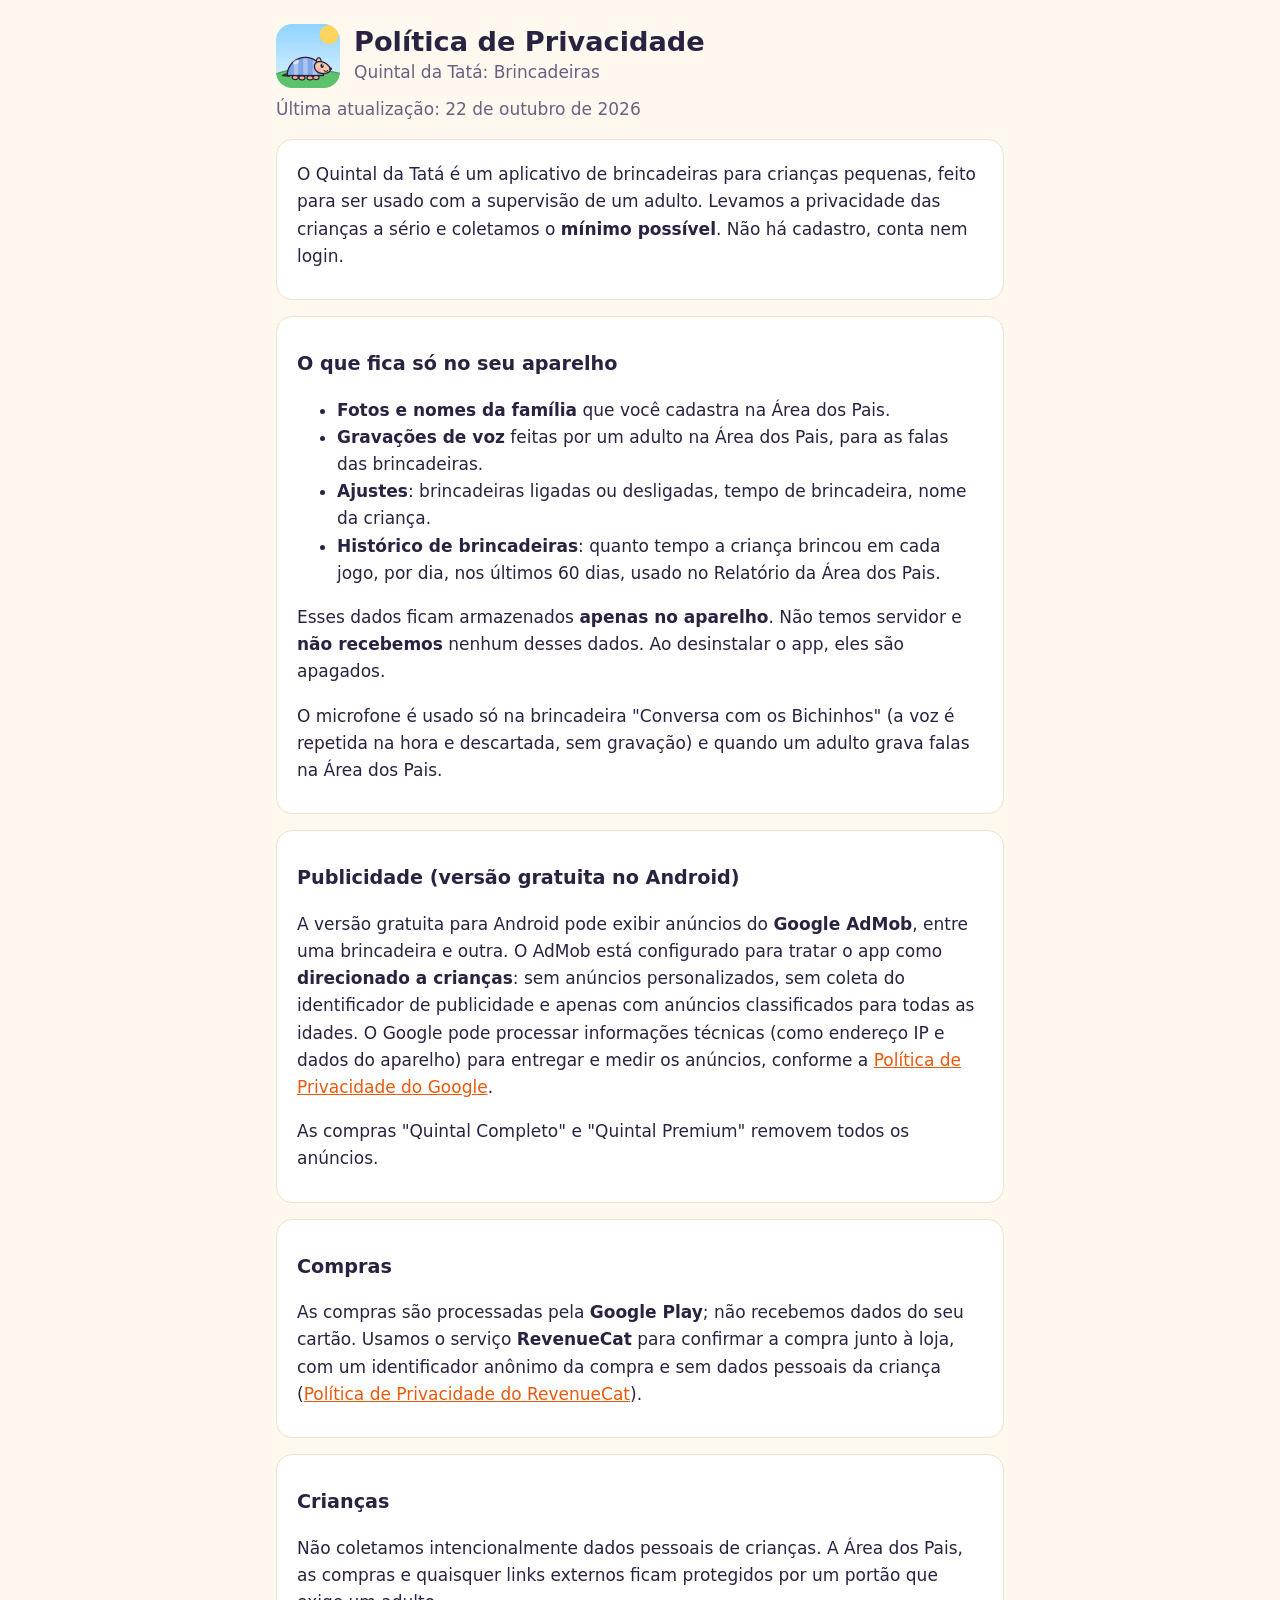
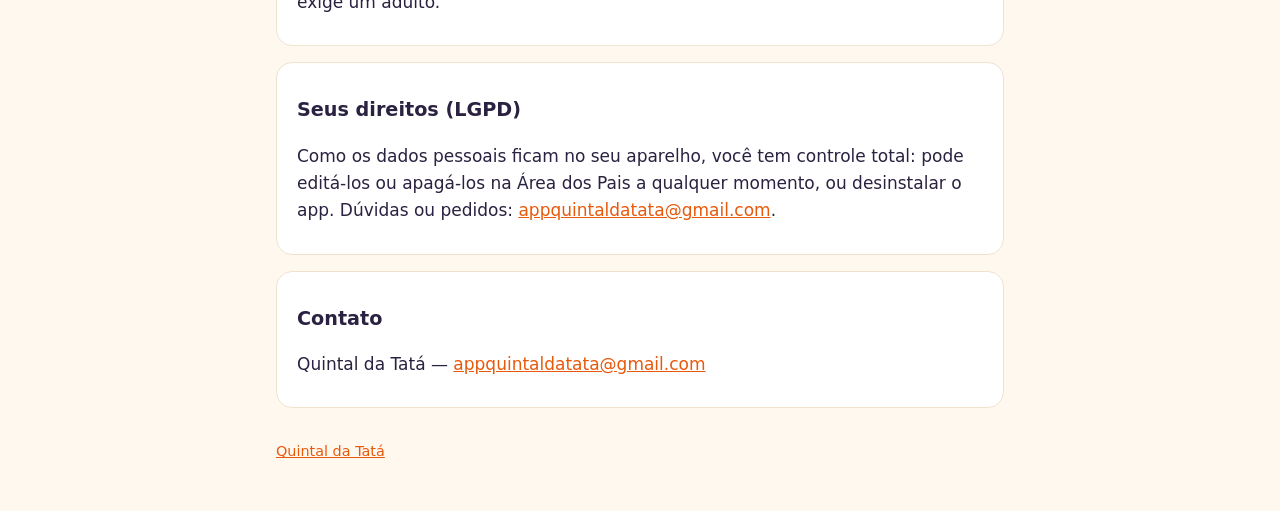
==== privacidade.html @ b4e8f284 "Site do Quintal da Tatá: suporte e política de privacidade" ====
<!doctype html>
<html lang="pt-BR">
<head>
<meta charset="utf-8">
<meta name="viewport" content="width=device-width,initial-scale=1">
<title>Política de Privacidade — Quintal da Tatá</title>
<link rel="icon" href="icone.png">
<link rel="stylesheet" href="estilo.css">
</head>
<body>
<main>
<header><img src="icone.png" alt=""><div><h1>Política de Privacidade</h1><p class="sub">Quintal da Tatá: Brincadeiras</p></div></header>
<p class="sub">Última atualização: 22 de outubro de 2026</p>

<section>
<p>O Quintal da Tatá é um aplicativo de brincadeiras para crianças pequenas, feito para ser usado com a supervisão de um adulto. Levamos a privacidade das crianças a sério e coletamos o <b>mínimo possível</b>. Não há cadastro, conta nem login.</p>
</section>

<section>
<h2>O que fica só no seu aparelho</h2>
<ul>
<li><b>Fotos e nomes da família</b> que você cadastra na Área dos Pais.</li>
<li><b>Gravações de voz</b> feitas por um adulto na Área dos Pais, para as falas das brincadeiras.</li>
<li><b>Ajustes</b>: brincadeiras ligadas ou desligadas, tempo de brincadeira, nome da criança.</li>
<li><b>Histórico de brincadeiras</b>: quanto tempo a criança brincou em cada jogo, por dia, nos últimos 60 dias, usado no Relatório da Área dos Pais.</li>
</ul>
<p>Esses dados ficam armazenados <b>apenas no aparelho</b>. Não temos servidor e <b>não recebemos</b> nenhum desses dados. Ao desinstalar o app, eles são apagados.</p>
<p>O microfone é usado só na brincadeira "Conversa com os Bichinhos" (a voz é repetida na hora e descartada, sem gravação) e quando um adulto grava falas na Área dos Pais.</p>
</section>

<section>
<h2>Publicidade (versão gratuita no Android)</h2>
<p>A versão gratuita para Android pode exibir anúncios do <b>Google AdMob</b>, entre uma brincadeira e outra. O AdMob está configurado para tratar o app como <b>direcionado a crianças</b>: sem anúncios personalizados, sem coleta do identificador de publicidade e apenas com anúncios classificados para todas as idades. O Google pode processar informações técnicas (como endereço IP e dados do aparelho) para entregar e medir os anúncios, conforme a <a href="https://policies.google.com/privacy">Política de Privacidade do Google</a>.</p>
<p>As compras "Quintal Completo" e "Quintal Premium" removem todos os anúncios.</p>
</section>

<section>
<h2>Compras</h2>
<p>As compras são processadas pela <b>Google Play</b>; não recebemos dados do seu cartão. Usamos o serviço <b>RevenueCat</b> para confirmar a compra junto à loja, com um identificador anônimo da compra e sem dados pessoais da criança (<a href="https://www.revenuecat.com/privacy">Política de Privacidade do RevenueCat</a>).</p>
</section>

<section>
<h2>Crianças</h2>
<p>Não coletamos intencionalmente dados pessoais de crianças. A Área dos Pais, as compras e quaisquer links externos ficam protegidos por um portão que exige um adulto.</p>
</section>

<section>
<h2>Seus direitos (LGPD)</h2>
<p>Como os dados pessoais ficam no seu aparelho, você tem controle total: pode editá-los ou apagá-los na Área dos Pais a qualquer momento, ou desinstalar o app. Dúvidas ou pedidos: <a href="mailto:appquintaldatata@gmail.com">appquintaldatata@gmail.com</a>.</p>
</section>

<section>
<h2>Contato</h2>
<p>Quintal da Tatá — <a href="mailto:appquintaldatata@gmail.com">appquintaldatata@gmail.com</a></p>
</section>

<footer><a href="./">Quintal da Tatá</a></footer>
</main>
</body>
</html>
---- estilo.css ----
:root{--fundo:#fff8ef;--tinta:#2b2140;--suave:#6b6080;--cartao:#ffffff;--destaque:#e8590c;--borda:#f0e2cf}
@media (prefers-color-scheme:dark){:root{--fundo:#1d1828;--tinta:#f1ecff;--suave:#b7add0;--cartao:#2a2338;--destaque:#ff9a52;--borda:#3a3150}}
*{box-sizing:border-box}
body{margin:0;background:var(--fundo);color:var(--tinta);font:17px/1.6 system-ui,-apple-system,"Segoe UI",Roboto,sans-serif}
main{max-width:760px;margin:0 auto;padding:24px 16px 48px}
header{display:flex;align-items:center;gap:14px;margin-bottom:8px}
header img{width:64px;height:64px;border-radius:16px}
h1{font-size:1.7rem;line-height:1.2;margin:0}
h2{font-size:1.2rem;margin:28px 0 6px}
.sub{color:var(--suave);margin:0}
section{background:var(--cartao);border:1px solid var(--borda);border-radius:16px;padding:4px 20px 12px;margin:16px 0}
a{color:var(--destaque)}
nav{display:flex;gap:16px;flex-wrap:wrap;margin:16px 0}
footer{color:var(--suave);font-size:.9rem;margin-top:32px}
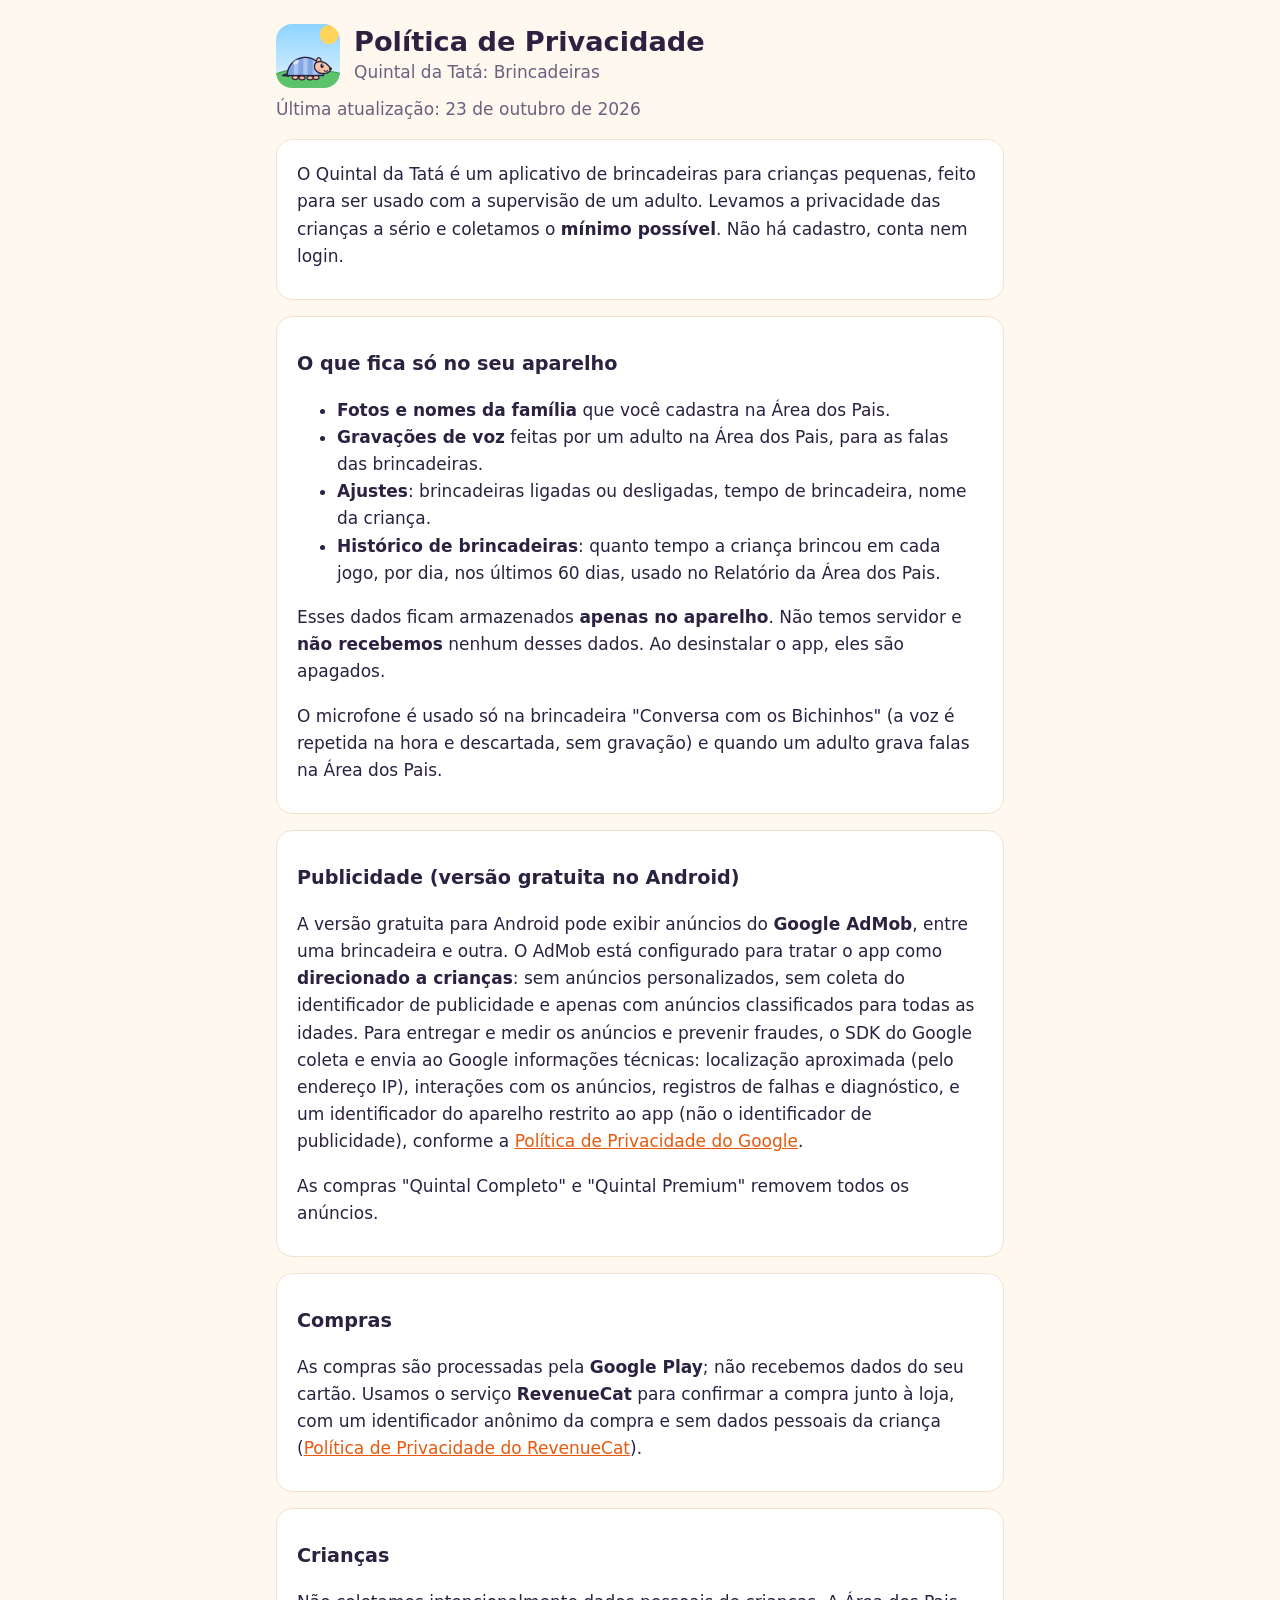
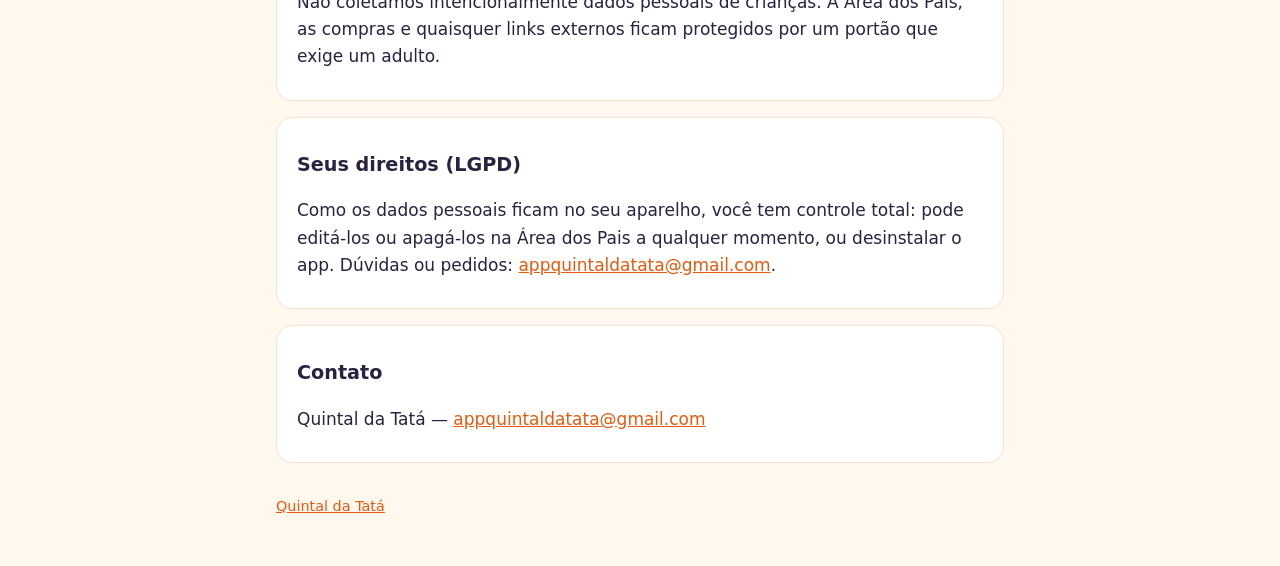
==== commit ff247178: "Politica de privacidade: dados do AdMob iguais aos da Seguranca dos dados Co-Authored-By: Claude Opu" ====
--- a/privacidade.html
+++ b/privacidade.html
@@ -10,7 +10,7 @@
 <body>
 <main>
 <header><img src="icone.png" alt=""><div><h1>Política de Privacidade</h1><p class="sub">Quintal da Tatá: Brincadeiras</p></div></header>
-<p class="sub">Última atualização: 22 de outubro de 2026</p>
+<p class="sub">Última atualização: 23 de outubro de 2026</p>
 
 <section>
 <p>O Quintal da Tatá é um aplicativo de brincadeiras para crianças pequenas, feito para ser usado com a supervisão de um adulto. Levamos a privacidade das crianças a sério e coletamos o <b>mínimo possível</b>. Não há cadastro, conta nem login.</p>
@@ -30,7 +30,7 @@
 
 <section>
 <h2>Publicidade (versão gratuita no Android)</h2>
-<p>A versão gratuita para Android pode exibir anúncios do <b>Google AdMob</b>, entre uma brincadeira e outra. O AdMob está configurado para tratar o app como <b>direcionado a crianças</b>: sem anúncios personalizados, sem coleta do identificador de publicidade e apenas com anúncios classificados para todas as idades. O Google pode processar informações técnicas (como endereço IP e dados do aparelho) para entregar e medir os anúncios, conforme a <a href="https://policies.google.com/privacy">Política de Privacidade do Google</a>.</p>
+<p>A versão gratuita para Android pode exibir anúncios do <b>Google AdMob</b>, entre uma brincadeira e outra. O AdMob está configurado para tratar o app como <b>direcionado a crianças</b>: sem anúncios personalizados, sem coleta do identificador de publicidade e apenas com anúncios classificados para todas as idades. Para entregar e medir os anúncios e prevenir fraudes, o SDK do Google coleta e envia ao Google informações técnicas: localização aproximada (pelo endereço IP), interações com os anúncios, registros de falhas e diagnóstico, e um identificador do aparelho restrito ao app (não o identificador de publicidade), conforme a <a href="https://policies.google.com/privacy">Política de Privacidade do Google</a>.</p>
 <p>As compras "Quintal Completo" e "Quintal Premium" removem todos os anúncios.</p>
 </section>
 
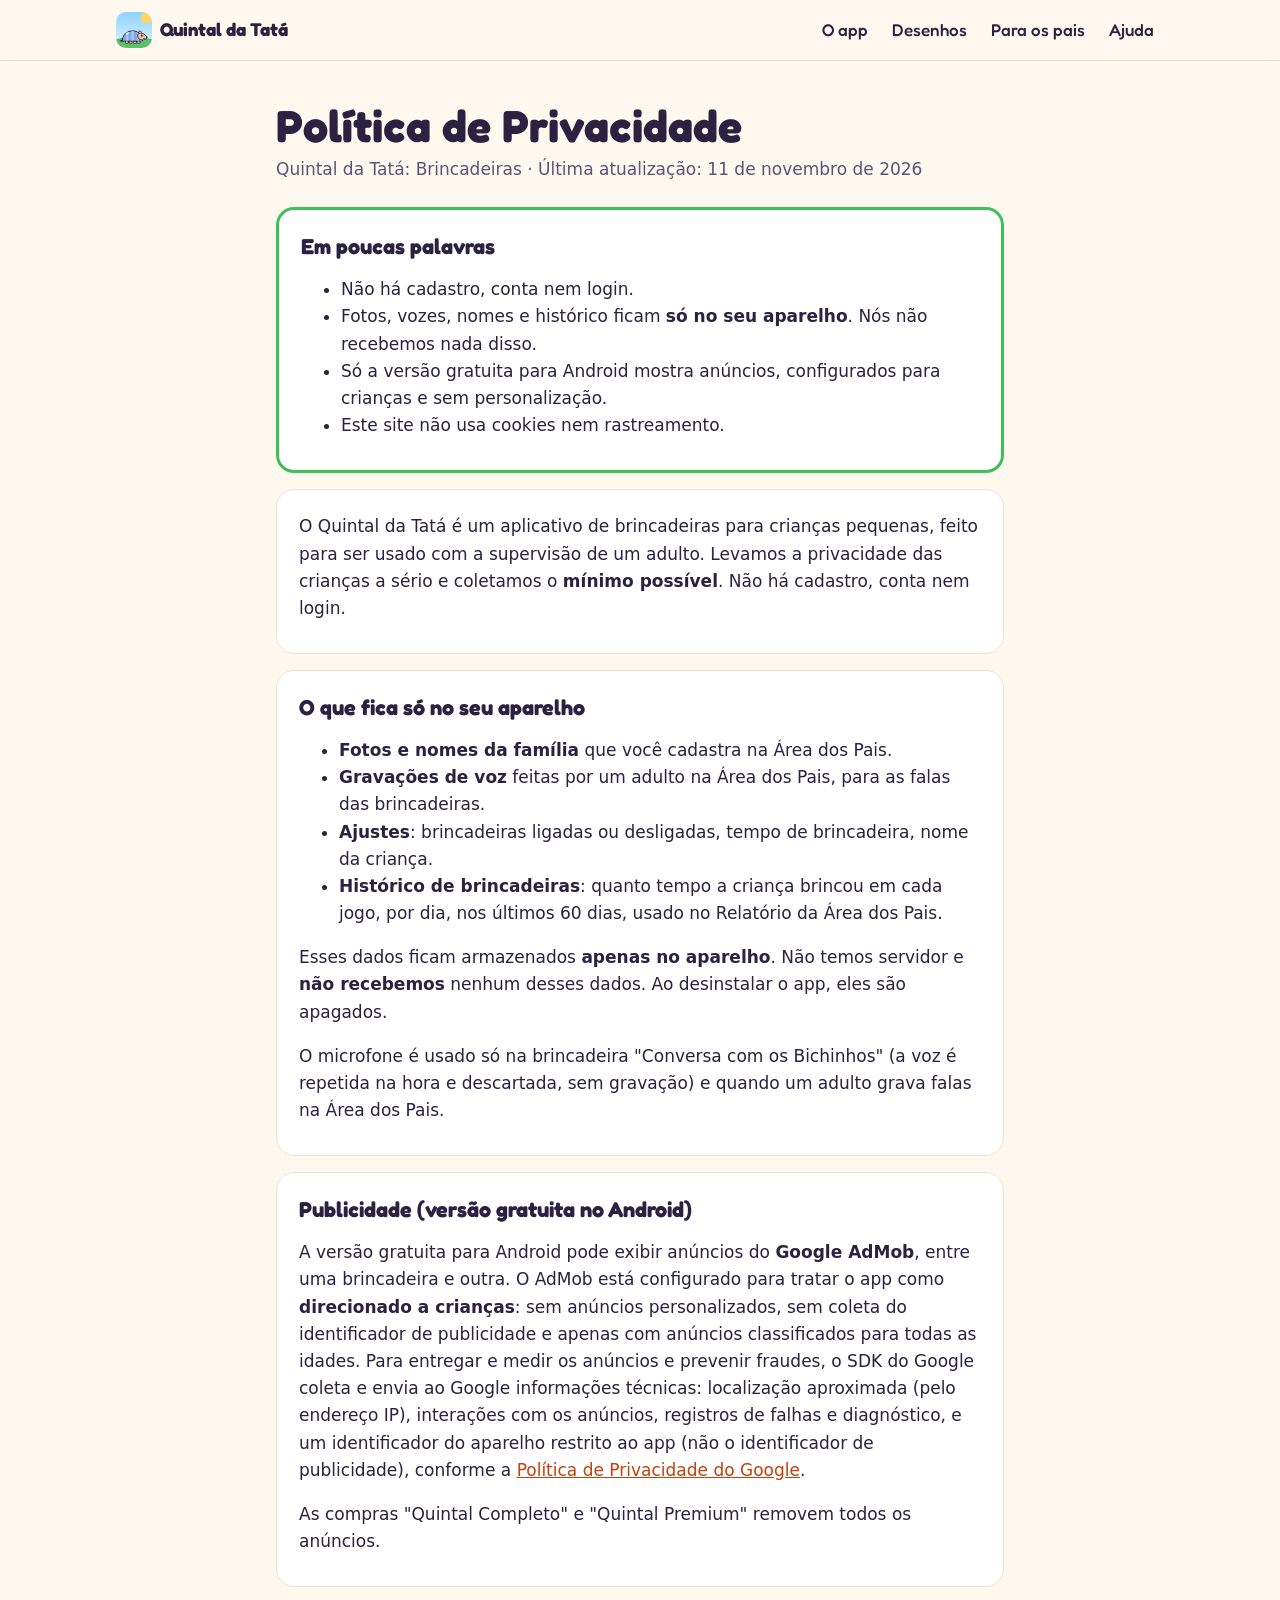
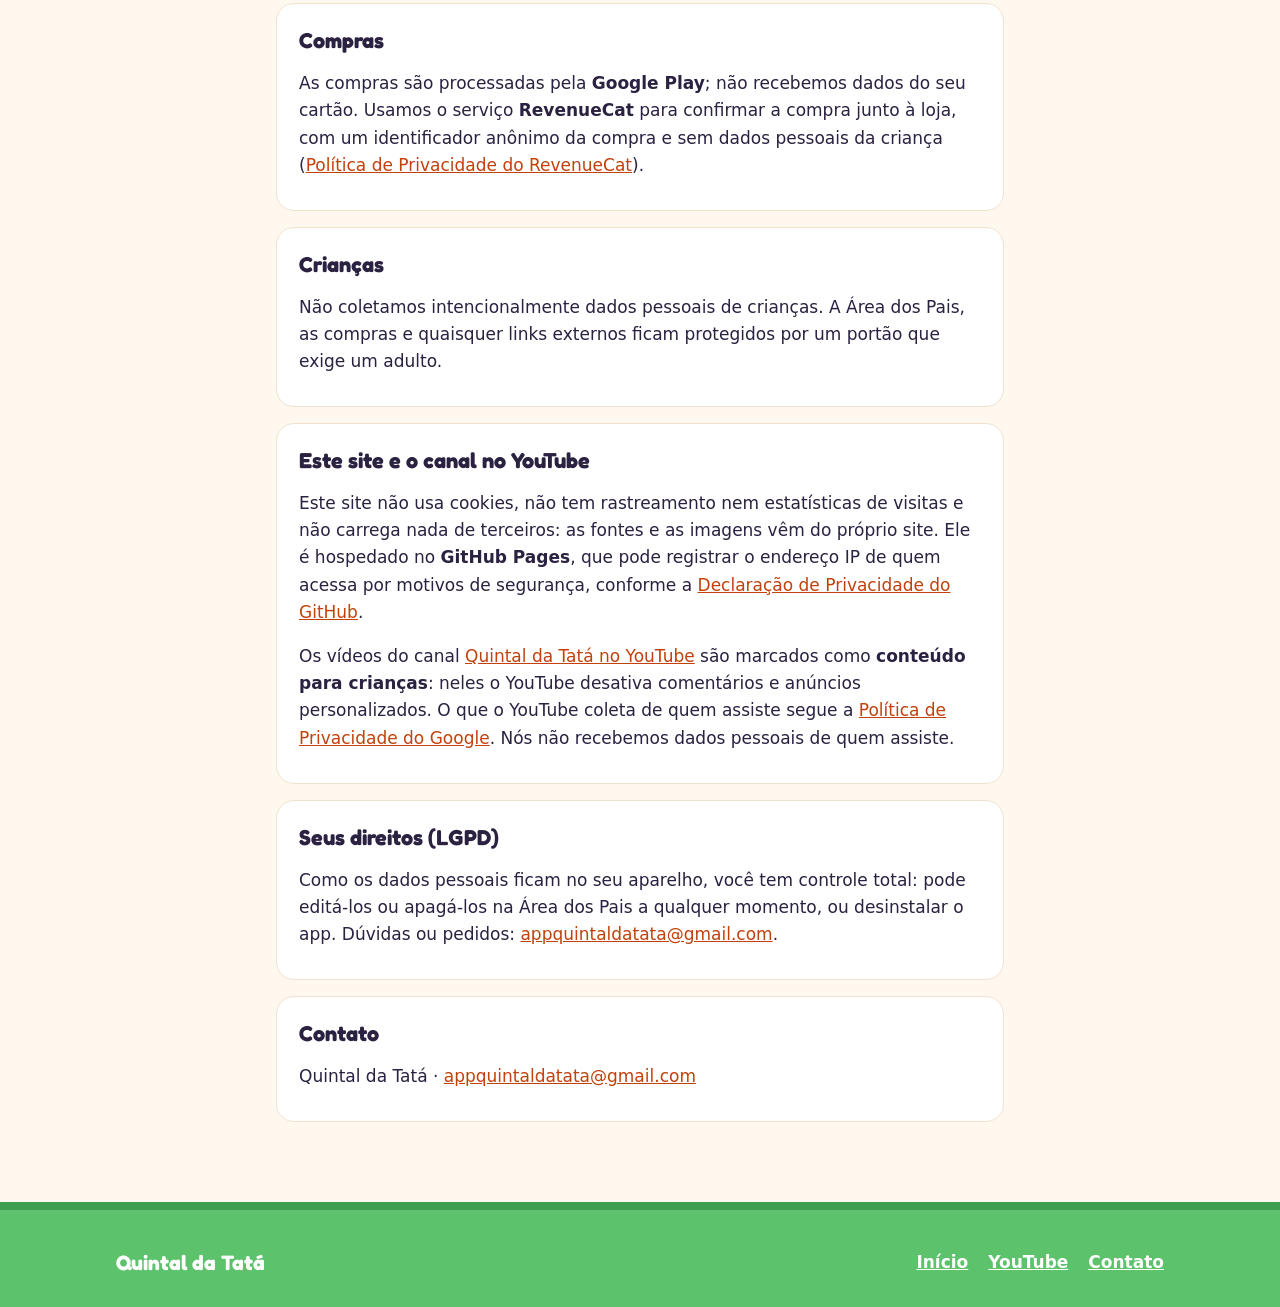
==== commit 4e63fe84: "Site novo: app, desenhos no YouTube, para os pais e perguntas frequentes Pagina inicial com a Tata, " ====
--- a/privacidade.html
+++ b/privacidade.html
@@ -4,13 +4,37 @@
 <meta charset="utf-8">
 <meta name="viewport" content="width=device-width,initial-scale=1">
 <title>Política de Privacidade — Quintal da Tatá</title>
+<meta name="description" content="Política de privacidade do app Quintal da Tatá: Brincadeiras, do site e do canal no YouTube.">
+<meta name="theme-color" content="#8fd3ff">
 <link rel="icon" href="icone.png">
 <link rel="stylesheet" href="estilo.css">
 </head>
 <body>
-<main>
-<header><img src="icone.png" alt=""><div><h1>Política de Privacidade</h1><p class="sub">Quintal da Tatá: Brincadeiras</p></div></header>
-<p class="sub">Última atualização: 23 de outubro de 2026</p>
+<nav class="topo" aria-label="Principal">
+	<div class="largura">
+		<a class="marca" href="./"><img src="icone.png" alt="" width="36" height="36"><span>Quintal da Tatá</span></a>
+		<ul>
+			<li><a href="./#app">O app</a></li>
+			<li><a href="./#youtube">Desenhos</a></li>
+			<li><a href="./#pais">Para os pais</a></li>
+			<li><a href="./#ajuda">Ajuda</a></li>
+		</ul>
+	</div>
+</nav>
+
+<main class="texto">
+<h1>Política de Privacidade</h1>
+<p class="data">Quintal da Tatá: Brincadeiras · Última atualização: 11 de novembro de 2026</p>
+
+<section class="resumo">
+<h2>Em poucas palavras</h2>
+<ul>
+<li>Não há cadastro, conta nem login.</li>
+<li>Fotos, vozes, nomes e histórico ficam <b>só no seu aparelho</b>. Nós não recebemos nada disso.</li>
+<li>Só a versão gratuita para Android mostra anúncios, configurados para crianças e sem personalização.</li>
+<li>Este site não usa cookies nem rastreamento.</li>
+</ul>
+</section>
 
 <section>
 <p>O Quintal da Tatá é um aplicativo de brincadeiras para crianças pequenas, feito para ser usado com a supervisão de um adulto. Levamos a privacidade das crianças a sério e coletamos o <b>mínimo possível</b>. Não há cadastro, conta nem login.</p>
@@ -45,16 +69,31 @@
 </section>
 
 <section>
+<h2>Este site e o canal no YouTube</h2>
+<p>Este site não usa cookies, não tem rastreamento nem estatísticas de visitas e não carrega nada de terceiros: as fontes e as imagens vêm do próprio site. Ele é hospedado no <b>GitHub Pages</b>, que pode registrar o endereço IP de quem acessa por motivos de segurança, conforme a <a href="https://docs.github.com/pt/site-policy/privacy-policies/github-general-privacy-statement">Declaração de Privacidade do GitHub</a>.</p>
+<p>Os vídeos do canal <a href="https://www.youtube.com/@quintaldatata">Quintal da Tatá no YouTube</a> são marcados como <b>conteúdo para crianças</b>: neles o YouTube desativa comentários e anúncios personalizados. O que o YouTube coleta de quem assiste segue a <a href="https://policies.google.com/privacy">Política de Privacidade do Google</a>. Nós não recebemos dados pessoais de quem assiste.</p>
+</section>
+
+<section>
 <h2>Seus direitos (LGPD)</h2>
 <p>Como os dados pessoais ficam no seu aparelho, você tem controle total: pode editá-los ou apagá-los na Área dos Pais a qualquer momento, ou desinstalar o app. Dúvidas ou pedidos: <a href="mailto:appquintaldatata@gmail.com">appquintaldatata@gmail.com</a>.</p>
 </section>
 
 <section>
 <h2>Contato</h2>
-<p>Quintal da Tatá — <a href="mailto:appquintaldatata@gmail.com">appquintaldatata@gmail.com</a></p>
+<p>Quintal da Tatá · <a href="mailto:appquintaldatata@gmail.com">appquintaldatata@gmail.com</a></p>
 </section>
+</main>
 
-<footer><a href="./">Quintal da Tatá</a></footer>
-</main>
+<footer class="rodape">
+	<div class="largura">
+		<p class="titulo-fonte" style="font-size:1.3rem;font-weight:700">Quintal da Tatá</p>
+		<ul>
+			<li><a href="./">Início</a></li>
+			<li><a href="https://www.youtube.com/@quintaldatata">YouTube</a></li>
+			<li><a href="mailto:appquintaldatata@gmail.com">Contato</a></li>
+		</ul>
+	</div>
+</footer>
 </body>
 </html>
--- a/estilo.css
+++ b/estilo.css
@@ -1,14 +1,215 @@
-:root{--fundo:#fff8ef;--tinta:#2b2140;--suave:#6b6080;--cartao:#ffffff;--destaque:#e8590c;--borda:#f0e2cf}
-@media (prefers-color-scheme:dark){:root{--fundo:#1d1828;--tinta:#f1ecff;--suave:#b7add0;--cartao:#2a2338;--destaque:#ff9a52;--borda:#3a3150}}
-*{box-sizing:border-box}
-body{margin:0;background:var(--fundo);color:var(--tinta);font:17px/1.6 system-ui,-apple-system,"Segoe UI",Roboto,sans-serif}
-main{max-width:760px;margin:0 auto;padding:24px 16px 48px}
-header{display:flex;align-items:center;gap:14px;margin-bottom:8px}
-header img{width:64px;height:64px;border-radius:16px}
-h1{font-size:1.7rem;line-height:1.2;margin:0}
-h2{font-size:1.2rem;margin:28px 0 6px}
-.sub{color:var(--suave);margin:0}
-section{background:var(--cartao);border:1px solid var(--borda);border-radius:16px;padding:4px 20px 12px;margin:16px 0}
-a{color:var(--destaque)}
-nav{display:flex;gap:16px;flex-wrap:wrap;margin:16px 0}
-footer{color:var(--suave);font-size:.9rem;margin-top:32px}
+/* Quintal da Tatá — site (suporte, app, canal e privacidade). Sem nada de terceiros: fonte e imagens locais. */
+@font-face { font-family: Fredoka; font-weight: 500; font-display: swap; src: url(fontes/fredoka-latin-500-normal.woff2) format('woff2'); }
+@font-face { font-family: Fredoka; font-weight: 600; font-display: swap; src: url(fontes/fredoka-latin-600-normal.woff2) format('woff2'); }
+@font-face { font-family: Fredoka; font-weight: 700; font-display: swap; src: url(fontes/fredoka-latin-700-normal.woff2) format('woff2'); }
+
+:root {
+	--fundo: #fff8ef;
+	--cartao: #ffffff;
+	--tinta: #2b2140;
+	--suave: #5e5375;
+	--borda: #f0e2cf;
+	--link: #c2410c;
+	--ceu-1: #8fd3ff;
+	--ceu-2: #e6f6ff;
+	--astro: #ffd45c;
+	--grama: #5cc26b;
+	--grama-escura: #3f9e50;
+	--nuvem: #ffffff;
+	--rosa: #ff6b8b;
+	--roxo: #8e6cef;
+	--laranja: #ff9f43;
+	--azul: #3fb0e6;
+	--verde: #3fbf5a;
+	--sombra: 0 6px 0 rgba(43, 33, 64, 0.08);
+	color-scheme: light;
+}
+@media (prefers-color-scheme: dark) {
+	:root {
+		--fundo: #1d1828;
+		--cartao: #2a2338;
+		--tinta: #f1ecff;
+		--suave: #c4bad9;
+		--borda: #3a3150;
+		--link: #ffb37a;
+		--ceu-1: #1b2350;
+		--ceu-2: #3a3270;
+		--astro: #fff3c4;
+		--grama: #3f8f4f;
+		--grama-escura: #2d6e3b;
+		--nuvem: #4b4580;
+		--sombra: 0 6px 0 rgba(0, 0, 0, 0.25);
+		color-scheme: dark;
+	}
+}
+
+* { box-sizing: border-box; }
+html { scroll-behavior: smooth; scroll-padding-top: 72px; }
+body {
+	margin: 0;
+	background: var(--fundo);
+	color: var(--tinta);
+	font: 17px/1.6 system-ui, -apple-system, 'Segoe UI', Roboto, sans-serif;
+	overflow-x: hidden;
+}
+img { max-width: 100%; height: auto; display: block; }
+a { color: var(--link); }
+h1, h2, h3, .titulo-fonte, .botao, nav.topo a { font-family: Fredoka, system-ui, sans-serif; }
+h2 { font-size: clamp(1.6rem, 4.5vw, 2.3rem); line-height: 1.15; margin: 0 0 8px; font-weight: 700; }
+h3 { font-size: 1.2rem; margin: 0 0 4px; font-weight: 600; }
+.largura { max-width: 1080px; margin: 0 auto; padding: 0 16px; }
+.lead { color: var(--suave); font-size: 1.1rem; margin: 0 0 24px; max-width: 720px; }
+.pular { position: absolute; left: -999px; }
+.pular:focus { left: 16px; top: 8px; z-index: 20; background: var(--cartao); padding: 8px 12px; border-radius: 10px; }
+
+/* ---------- barra do topo ---------- */
+nav.topo {
+	position: sticky; top: 0; z-index: 10;
+	background: color-mix(in srgb, var(--fundo) 88%, transparent);
+	backdrop-filter: blur(8px);
+	border-bottom: 1px solid var(--borda);
+}
+nav.topo .largura { display: flex; align-items: center; gap: 12px; height: 60px; }
+nav.topo .marca { display: flex; align-items: center; gap: 8px; text-decoration: none; color: var(--tinta); font-weight: 700; font-size: 1.15rem; white-space: nowrap; }
+nav.topo .marca img { width: 36px; height: 36px; border-radius: 10px; }
+nav.topo ul { display: flex; gap: 4px; list-style: none; margin: 0 0 0 auto; padding: 0; overflow-x: auto; scrollbar-width: none; }
+nav.topo ul::-webkit-scrollbar { display: none; }
+nav.topo ul a { display: block; padding: 6px 10px; border-radius: 999px; text-decoration: none; color: var(--tinta); font-weight: 500; white-space: nowrap; }
+nav.topo ul a:hover, nav.topo ul a:focus-visible { background: var(--borda); }
+@media (max-width: 640px) { nav.topo .marca span { display: none; } nav.topo ul a { padding: 6px 8px; font-size: 0.95rem; } }
+
+/* ---------- herói: céu, sol, nuvens, morro e a Tatá ---------- */
+.heroi { position: relative; background: linear-gradient(var(--ceu-1), var(--ceu-2)); overflow: hidden; }
+.heroi .largura { position: relative; z-index: 2; padding-top: 56px; padding-bottom: 260px; text-align: center; }
+.heroi h1 {
+	font-size: clamp(2.6rem, 10vw, 5rem); line-height: 1; margin: 0 0 12px; font-weight: 700; letter-spacing: -1px;
+	color: #2b2140; text-shadow: 0 5px 0 rgba(43, 33, 64, 0.12);
+}
+.heroi h1 .tata { color: #3f9e50; }
+.heroi .lead { color: #3d3354; margin: 0 auto 24px; font-size: clamp(1.05rem, 2.6vw, 1.3rem); }
+@media (prefers-color-scheme: dark) {
+	.heroi h1 { color: #fff; text-shadow: 0 5px 0 rgba(0, 0, 0, 0.3); }
+	.heroi h1 .tata { color: #8fe39d; }
+	.heroi .lead { color: #e4ddff; }
+}
+.letras span:nth-child(5n + 1) { color: var(--rosa); }
+.letras span:nth-child(5n + 2) { color: var(--laranja); }
+.letras span:nth-child(5n + 3) { color: var(--verde); }
+.letras span:nth-child(5n + 4) { color: var(--azul); }
+.letras span:nth-child(5n + 5) { color: var(--roxo); }
+.heroi .cenario { position: absolute; inset: 0; z-index: 1; width: 100%; height: 100%; pointer-events: none; }
+.heroi .tata-heroi { position: absolute; z-index: 3; left: 50%; bottom: 34px; width: min(300px, 62vw); transform: translateX(-50%); animation: rolar 6s ease-in-out infinite; }
+@keyframes rolar { 0%, 100% { transform: translateX(-50%) rotate(0); } 50% { transform: translateX(-46%) rotate(2deg); } }
+.nuvem { animation: flutuar 14s ease-in-out infinite alternate; }
+.nuvem.n2 { animation-duration: 18s; }
+@keyframes flutuar { to { transform: translateX(40px); } }
+@media (prefers-reduced-motion: reduce) { .heroi .tata-heroi, .nuvem { animation: none; } }
+
+.botoes { display: flex; flex-wrap: wrap; gap: 12px; justify-content: center; }
+.botao {
+	display: inline-flex; align-items: center; gap: 10px; padding: 12px 22px; border-radius: 999px;
+	font-weight: 600; font-size: 1.1rem; text-decoration: none; border: 3px solid #2b2140; box-shadow: 0 5px 0 #2b2140;
+	transition: transform 0.12s, box-shadow 0.12s;
+}
+.botao:hover { transform: translateY(2px); box-shadow: 0 3px 0 #2b2140; }
+.botao:active { transform: translateY(5px); box-shadow: 0 0 0 #2b2140; }
+.botao svg { width: 24px; height: 24px; flex: none; }
+.botao.play { background: #ffffff; color: #2b2140; }
+.botao.youtube { background: #ff4b4b; color: #fff; }
+.botao.roxo { background: var(--roxo); color: #fff; }
+.botao.em-breve { background: #ffffff; color: #2b2140; cursor: default; opacity: 0.92; }
+.botao.em-breve:hover, .botao.em-breve:active { transform: none; box-shadow: 0 5px 0 #2b2140; }
+.botao small { display: block; font-size: 0.75rem; font-weight: 500; line-height: 1; opacity: 0.75; }
+.botao .duas-linhas { display: flex; flex-direction: column; align-items: flex-start; line-height: 1.15; }
+
+.selos { display: flex; flex-wrap: wrap; gap: 8px; justify-content: center; margin: 22px 0 0; padding: 0; list-style: none; }
+.selos li { background: rgba(255, 255, 255, 0.75); color: #2b2140; border-radius: 999px; padding: 4px 14px; font-size: 0.95rem; font-weight: 600; }
+
+/* ---------- seções ---------- */
+section.bloco { padding: 64px 0; }
+section.bloco.creme { background: var(--cartao); border-top: 1px solid var(--borda); border-bottom: 1px solid var(--borda); }
+.etiqueta { display: inline-block; font-family: Fredoka, sans-serif; font-weight: 600; font-size: 0.9rem; letter-spacing: 0.5px; text-transform: uppercase; padding: 2px 12px; border-radius: 999px; margin-bottom: 10px; color: #2b2140; }
+.etiqueta.rosa { background: #ffd1dc; }
+.etiqueta.verde { background: #c9f0cf; }
+.etiqueta.azul { background: #cdeeff; }
+.etiqueta.amarela { background: #ffe9a8; }
+.etiqueta.roxa { background: #e2d8ff; }
+
+/* quem é a Tatá */
+.apresenta { display: grid; grid-template-columns: 180px 1fr; gap: 28px; align-items: center; }
+.apresenta svg { width: 100%; height: auto; }
+@media (max-width: 640px) { .apresenta { grid-template-columns: 1fr; text-align: center; } .apresenta svg { width: 160px; margin: 0 auto; } }
+
+/* galeria de capturas (rola de lado) */
+.galeria { display: flex; gap: 16px; overflow-x: auto; scroll-snap-type: x mandatory; padding: 4px 16px 18px; margin: 0 -16px; scrollbar-width: thin; }
+.galeria figure { flex: 0 0 min(78vw, 520px); margin: 0; scroll-snap-align: center; }
+.galeria img { border-radius: 18px; border: 3px solid #2b2140; box-shadow: var(--sombra); aspect-ratio: 16 / 9; object-fit: cover; width: 100%; background: var(--borda); }
+.galeria figcaption { font-family: Fredoka, sans-serif; font-weight: 500; text-align: center; margin-top: 8px; color: var(--suave); }
+
+/* cantinhos */
+.cantinhos { display: flex; flex-wrap: wrap; gap: 10px; list-style: none; padding: 0; margin: 28px 0 0; }
+.cantinhos li { background: var(--cartao); border: 2px solid var(--borda); border-radius: 14px; padding: 6px 14px; font-weight: 600; font-family: Fredoka, sans-serif; }
+.cantinhos li.premium { border-color: var(--roxo); }
+.cantinhos li.premium::after { content: ' ★'; color: var(--roxo); }
+
+/* cartões */
+.grade { display: grid; grid-template-columns: repeat(auto-fill, minmax(min(100%, 280px), 1fr)); gap: 16px; }
+.cartao { background: var(--cartao); border: 1px solid var(--borda); border-radius: 20px; padding: 20px; box-shadow: var(--sombra); }
+section.creme .cartao { background: var(--fundo); }
+.cartao p { margin: 0; color: var(--suave); }
+.icone { width: 52px; height: 52px; border-radius: 16px; display: grid; place-items: center; font-size: 28px; margin-bottom: 12px; }
+.icone.rosa { background: #ffd1dc; } .icone.verde { background: #c9f0cf; } .icone.azul { background: #cdeeff; }
+.icone.amarela { background: #ffe9a8; } .icone.roxa { background: #e2d8ff; } .icone.laranja { background: #ffdcbc; }
+
+/* planos */
+.planos { display: grid; grid-template-columns: repeat(auto-fit, minmax(min(100%, 260px), 1fr)); gap: 16px; }
+.plano { background: var(--cartao); border: 3px solid var(--borda); border-radius: 22px; padding: 22px; }
+.plano.destaque { border-color: var(--roxo); }
+.plano h3 { font-size: 1.4rem; }
+.plano ul { margin: 10px 0 0; padding-left: 20px; color: var(--suave); }
+.plano li { margin: 4px 0; }
+.nota { color: var(--suave); font-size: 0.95rem; margin-top: 16px; }
+
+/* desenhos e Shorts */
+.episodios { display: grid; grid-template-columns: repeat(auto-fill, minmax(min(100%, 220px), 1fr)); gap: 16px;
+ list-style: none; padding: 0; margin: 0; }
+.episodios a { display: block; text-decoration: none; color: var(--tinta); }
+.episodios img { border-radius: 16px; aspect-ratio: 16 / 9; object-fit: cover; width: 100%; border: 3px solid #2b2140; transition: transform 0.15s; background: var(--borda); }
+.episodios a:hover img, .episodios a:focus-visible img { transform: translateY(-3px) rotate(-1deg); }
+.episodios span { display: block; font-family: Fredoka, sans-serif; font-weight: 600; margin-top: 6px; line-height: 1.3; }
+.episodios small { color: var(--suave); font-weight: 500; }
+@media (max-width: 520px) { .episodios { grid-template-columns: 1fr 1fr; gap: 12px; } .episodios span { font-size: 0.92rem; } }
+.shorts { display: flex; gap: 14px; overflow-x: auto; scroll-snap-type: x mandatory; padding: 4px 16px 18px; margin: 28px -16px 0; list-style: none; }
+.shorts li { flex: 0 0 150px; scroll-snap-align: start; }
+.shorts img { border-radius: 16px; aspect-ratio: 9 / 16; object-fit: cover; width: 100%; border: 3px solid #2b2140; background: var(--borda); }
+.subtitulo { font-family: Fredoka, sans-serif; font-weight: 600; font-size: 1.3rem; margin: 40px 0 0; }
+
+/* lista de tranquilidade */
+.confianca { list-style: none; padding: 0; margin: 0; display: grid; grid-template-columns: repeat(auto-fill, minmax(min(100%, 300px), 1fr)); gap: 12px 24px; }
+.confianca li { display: flex; gap: 12px; align-items: flex-start; }
+.confianca li::before { content: '✓'; flex: none; width: 28px; height: 28px; border-radius: 50%; background: var(--verde); color: #fff; font-weight: 700; display: grid; place-items: center; margin-top: 2px; }
+
+/* perguntas */
+.perguntas details { background: var(--cartao); border: 1px solid var(--borda); border-radius: 16px; padding: 0 20px; margin: 10px 0; }
+section.creme .perguntas details { background: var(--fundo); }
+.perguntas summary { cursor: pointer; font-family: Fredoka, sans-serif; font-weight: 600; font-size: 1.1rem; padding: 14px 0; list-style: none; display: flex; justify-content: space-between; gap: 12px; }
+.perguntas summary::-webkit-details-marker { display: none; }
+.perguntas summary::after { content: '+'; font-size: 1.4rem; line-height: 1; color: var(--roxo); }
+.perguntas details[open] summary::after { content: '–'; }
+.perguntas details p { margin: 0 0 14px; color: var(--suave); }
+
+/* rodapé com grama */
+footer.rodape { background: var(--grama); color: #fff; margin-top: 0; padding: 36px 0 28px; border-top: 8px solid var(--grama-escura); }
+footer.rodape .largura { display: flex; flex-wrap: wrap; gap: 18px 32px; align-items: center; justify-content: space-between; }
+footer.rodape a { color: #fff; font-weight: 600; }
+footer.rodape ul { display: flex; flex-wrap: wrap; gap: 8px 20px; list-style: none; padding: 0; margin: 0; }
+footer.rodape p { margin: 0; }
+footer.rodape .pequeno { font-size: 0.9rem; opacity: 0.9; width: 100%; }
+
+/* ---------- páginas de texto (privacidade) ---------- */
+.texto { max-width: 760px; margin: 0 auto; padding: 40px 16px 64px; }
+.texto h1 { font-size: clamp(2rem, 6vw, 2.8rem); line-height: 1.1; margin: 0 0 6px; }
+.texto .data { color: var(--suave); margin: 0 0 24px; }
+.texto section { background: var(--cartao); border: 1px solid var(--borda); border-radius: 18px; padding: 6px 22px 14px; margin: 16px 0; }
+.texto h2 { font-size: 1.35rem; margin: 18px 0 6px; }
+.texto .resumo { border: 3px solid var(--verde); }
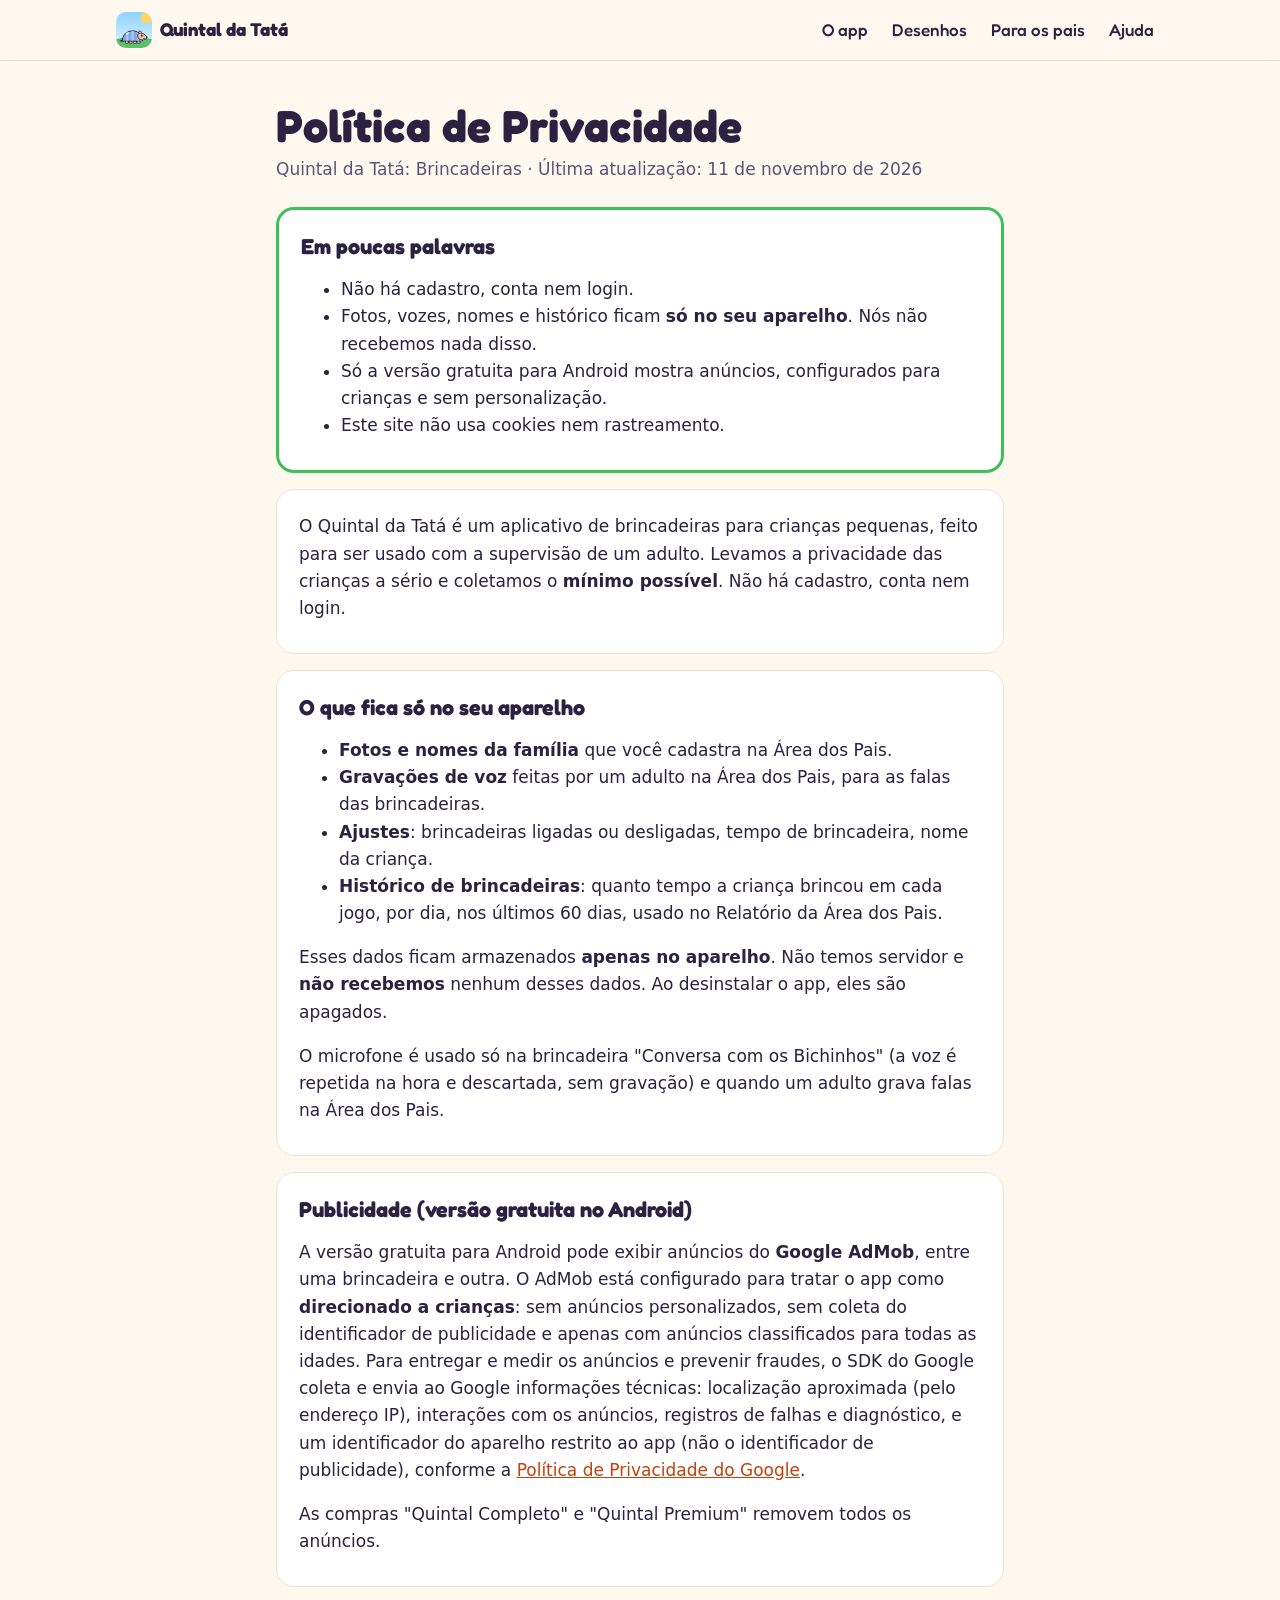
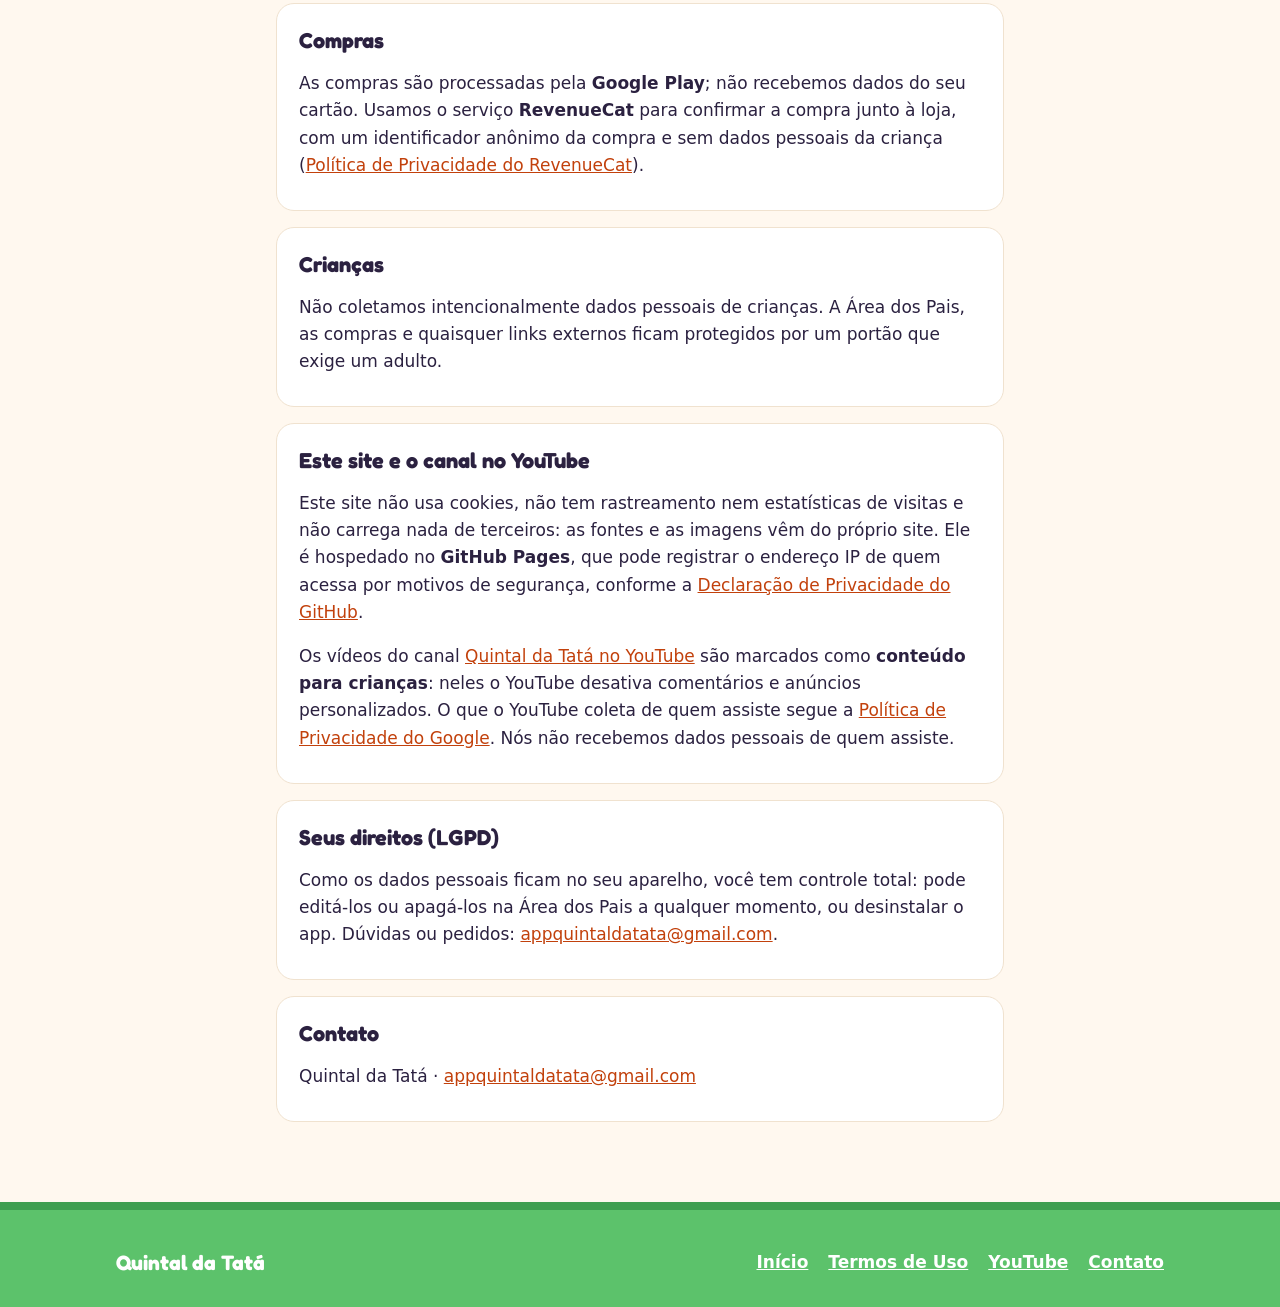
==== commit dde00881: "Termos de Uso do app (link no rodape) Co-Authored-By: Claude Opus 5.5 <noreply@anthropic.com>" ====
--- a/privacidade.html
+++ b/privacidade.html
@@ -90,6 +90,7 @@
 		<p class="titulo-fonte" style="font-size:1.3rem;font-weight:700">Quintal da Tatá</p>
 		<ul>
 			<li><a href="./">Início</a></li>
+			<li><a href="termos.html">Termos de Uso</a></li>
 			<li><a href="https://www.youtube.com/@quintaldatata">YouTube</a></li>
 			<li><a href="mailto:appquintaldatata@gmail.com">Contato</a></li>
 		</ul>
